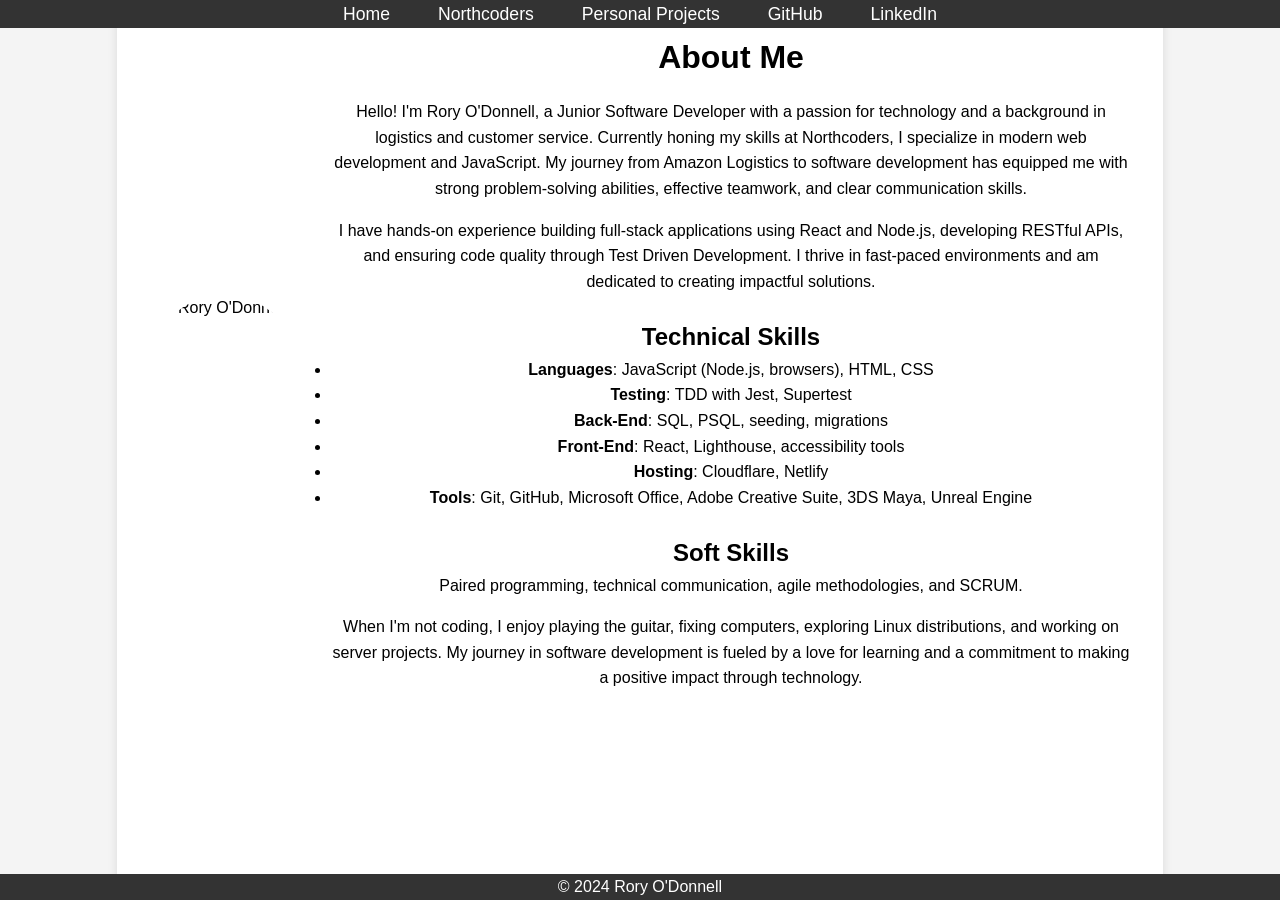
==== index.html @ c8ec9a9b "added northcoders page with tile cards" ====
<!DOCTYPE html>
<html lang="en">
<head>
    <meta charset="UTF-8">
    <meta name="viewport" content="width=device-width, initial-scale=1.0">
    <title>Home - Rory O'Donnell</title>
    <link rel="stylesheet" href="styles.css">
</head>
<body>
    <header>
        <nav class="navbar">
            <ul class="nav-list">
                <li><a href="index.html">Home</a></li>
                <li><a href="northcoders.html">Northcoders</a></li>
                <li><a href="projects.html">Personal Projects</a></li>
                <li><a href="https://github.com/odonnellrory" target="_blank">GitHub</a></li>
                <li><a href="https://www.linkedin.com/in/rory-o-donnell-504980184" target="_blank">LinkedIn</a></li>
            </ul>
        </nav>
    </header>

    <main>
        <section id="about-me">
            <img src="https://via.placeholder.com/150" alt="Rory O'Donnell">
            <div>
                <h1>About Me</h1>
                <p>Hello! I'm Rory O'Donnell, a Junior Software Developer with a passion for technology and a background in logistics and customer service. Currently honing my skills at Northcoders, I specialize in modern web development and JavaScript. My journey from Amazon Logistics to software development has equipped me with strong problem-solving abilities, effective teamwork, and clear communication skills.</p>
                <p>I have hands-on experience building full-stack applications using React and Node.js, developing RESTful APIs, and ensuring code quality through Test Driven Development. I thrive in fast-paced environments and am dedicated to creating impactful solutions.</p>
                <h3>Technical Skills</h3>
                <ul>
                    <li><strong>Languages</strong>: JavaScript (Node.js, browsers), HTML, CSS</li>
                    <li><strong>Testing</strong>: TDD with Jest, Supertest</li>
                    <li><strong>Back-End</strong>: SQL, PSQL, seeding, migrations</li>
                    <li><strong>Front-End</strong>: React, Lighthouse, accessibility tools</li>
                    <li><strong>Hosting</strong>: Cloudflare, Netlify</li>
                    <li><strong>Tools</strong>: Git, GitHub, Microsoft Office, Adobe Creative Suite, 3DS Maya, Unreal Engine</li>
                </ul>
                <h3>Soft Skills</h3>
                <p>Paired programming, technical communication, agile methodologies, and SCRUM.</p>
                <p>When I'm not coding, I enjoy playing the guitar, fixing computers, exploring Linux distributions, and working on server projects. My journey in software development is fueled by a love for learning and a commitment to making a positive impact through technology.</p>
            </div>
        </section>
    </main>

    <footer>
        <p>&copy; 2024 Rory O'Donnell</p>
    </footer>

    <script src="script.js"></script>
</body>
</html>
---- styles.css ----
* {
    margin: 0;
    padding: 0;
    box-sizing: border-box;
}

body {
    font-family: Arial, sans-serif;
    line-height: 1.6;
    background-color: #f4f4f4;
    display: flex;
    flex-direction: column;
    min-height: 100vh;
}

header {
    background-color: #333;
    position: fixed;
    top: 0;
    width: 100%;
    z-index: 1000;
}

.navbar {
    display: flex;
    justify-content: center;
    padding: 0rem;
}

.nav-list {
    list-style: none;
    display: flex;
    gap: 3rem;
}

.nav-list li a {
    color: white;
    text-decoration: none;
    font-size: 1.1rem;
    transition: color 0.3s;
}

.nav-list li a:hover {
    color: #ff6347; /* Tomato color */
}

main {
    flex: 1;
    padding-top: 70px; 
    max-width: 1200px;
    margin: 0 auto;
    padding: 2rem;
    background: white;
    box-shadow: 0 0 10px rgba(0, 0, 0, 0.1);
}
#about-me {
    display: flex;
    flex-direction: row;
    align-items: center;
    justify-content: center;
    text-align: center;
}

#about-me img {
    border-radius: 50%;
    margin-right: 2rem;
    width: 150px;
    height: 150px;
}

#about-me div {
    max-width: 800px;
}

#about-me h1 {
    font-size: 2rem;
    margin-bottom: 1rem;
    font-weight: bold;
    text-align: center;
}

#about-me p {
    margin-bottom: 1rem;
}

#about-me h3 {
    font-size: 1.5rem;
    margin-top: 1.5rem;
}

footer {
    text-align: center;
    padding: 0rem;
    background: #333;
    color: white;
    position: fixed;
    bottom: 0;
    width: 100%;
}

.project-card {
    background-color: #f9f9f9;
    padding: 1rem;
    margin-bottom: 1rem;
    border-radius: 5px;
    box-shadow: 0 2px 4px rgba(0, 0, 0, 0.1);
    transition: transform 0.3s ease, box-shadow 0.3s ease;
}

.project-card:hover {
    transform: scale(1.05);
    box-shadow: 0 8px 16px rgba(0, 0, 0, 0.2); 
}


.project-card p {
    margin-bottom: 10px;
}

.project-link {
    text-decoration: none; /* Remove underline from the link */
    color: #000; /* Set default text color for links */
}

.project-link:visited {
    color: #000000; /* Set text color for visited links */
}
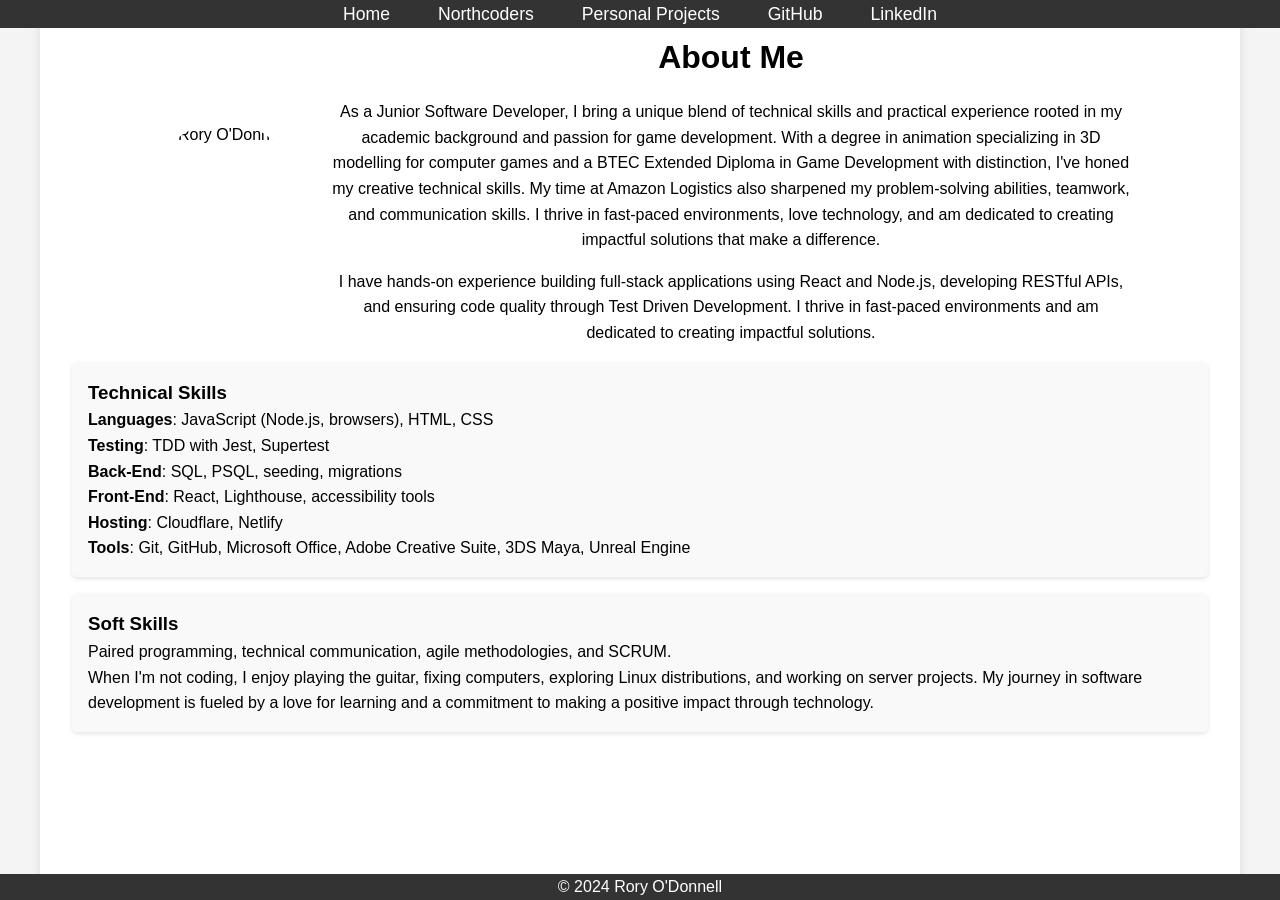
==== commit d0922fca: "updated Home page" ====
--- a/index.html
+++ b/index.html
@@ -1,40 +1,53 @@
 <!DOCTYPE html>
 <html lang="en">
-<head>
-    <meta charset="UTF-8">
-    <meta name="viewport" content="width=device-width, initial-scale=1.0">
-    <title>Home - Rory O'Donnell</title>
-    <link rel="stylesheet" href="styles.css">
-</head>
-<body>
-    <header>
-        <nav class="navbar">
-            <ul class="nav-list">
-                <li><a href="index.html">Home</a></li>
-                <li><a href="northcoders.html">Northcoders</a></li>
-                <li><a href="projects.html">Personal Projects</a></li>
-                <li><a href="https://github.com/odonnellrory" target="_blank">GitHub</a></li>
-                <li><a href="https://www.linkedin.com/in/rory-o-donnell-504980184" target="_blank">LinkedIn</a></li>
-            </ul>
+    <head>
+        <meta charset="UTF-8">
+        <meta name="viewport" content="width=device-width, initial-scale=1.0">
+        <title>Home - Rory O'Donnell</title>
+        <link rel="stylesheet" href="styles.css">
+    </head>
+    <body>
+        <header>
+            <nav class="navbar">
+                <ul class="nav-list">
+                    <li><a href="index.html">Home</a></li>
+                    <li><a href="northcoders.html">Northcoders</a></li>
+                    <li><a href="projects.html">Personal Projects</a></li>
+                    <li><a href="https://github.com/odonnellrory" target="_blank">GitHub</a></li>
+                    <li><a href="https://www.linkedin.com/in/rory-o-donnell-504980184" target="_blank">LinkedIn</a></li>
+                </ul>
         </nav>
     </header>
-
+    
     <main>
         <section id="about-me">
-            <img src="https://via.placeholder.com/150" alt="Rory O'Donnell">
+            <img src="https://avatars.githubusercontent.com/u/169919586?v=4" alt="Rory O'Donnell">
             <div>
                 <h1>About Me</h1>
-                <p>Hello! I'm Rory O'Donnell, a Junior Software Developer with a passion for technology and a background in logistics and customer service. Currently honing my skills at Northcoders, I specialize in modern web development and JavaScript. My journey from Amazon Logistics to software development has equipped me with strong problem-solving abilities, effective teamwork, and clear communication skills.</p>
-                <p>I have hands-on experience building full-stack applications using React and Node.js, developing RESTful APIs, and ensuring code quality through Test Driven Development. I thrive in fast-paced environments and am dedicated to creating impactful solutions.</p>
-                <h3>Technical Skills</h3>
-                <ul>
-                    <li><strong>Languages</strong>: JavaScript (Node.js, browsers), HTML, CSS</li>
-                    <li><strong>Testing</strong>: TDD with Jest, Supertest</li>
-                    <li><strong>Back-End</strong>: SQL, PSQL, seeding, migrations</li>
-                    <li><strong>Front-End</strong>: React, Lighthouse, accessibility tools</li>
-                    <li><strong>Hosting</strong>: Cloudflare, Netlify</li>
-                    <li><strong>Tools</strong>: Git, GitHub, Microsoft Office, Adobe Creative Suite, 3DS Maya, Unreal Engine</li>
-                </ul>
+                <p>As a Junior Software Developer, I bring a unique blend of technical skills and practical experience
+                    rooted in my academic background and passion for game development. With a degree in animation
+                    specializing in 3D modelling for computer games and a BTEC Extended Diploma in Game
+                    Development with distinction, I've honed my creative technical skills. My time at Amazon Logistics also
+                    sharpened my problem-solving abilities, teamwork, and communication skills. I thrive in fast-paced
+                    environments, love technology, and am dedicated to creating impactful solutions that make a difference.</p>
+                    <p>I have hands-on experience building full-stack applications using React and Node.js, 
+                        developing RESTful APIs, and ensuring code quality through Test Driven Development. 
+                        I thrive in fast-paced environments and am dedicated to creating impactful solutions.</p>
+                    </div>
+                    </section>
+
+                        <div class="about-card">
+                            <section id="skills">
+
+                            <h3>Technical Skills</h3>
+                            <p><strong>Languages</strong>: JavaScript (Node.js, browsers), HTML, CSS</p>
+                            <p><strong>Testing</strong>: TDD with Jest, Supertest</p>
+                            <p><strong>Back-End</strong>: SQL, PSQL, seeding, migrations</p>
+                    <p><strong>Front-End</strong>: React, Lighthouse, accessibility tools</p>
+                    <p><strong>Hosting</strong>: Cloudflare, Netlify</p>
+                    <p><strong>Tools</strong>: Git, GitHub, Microsoft Office, Adobe Creative Suite, 3DS Maya, Unreal Engine</li>
+                </div>
+                <div class="about-card">
                 <h3>Soft Skills</h3>
                 <p>Paired programming, technical communication, agile methodologies, and SCRUM.</p>
                 <p>When I'm not coding, I enjoy playing the guitar, fixing computers, exploring Linux distributions, and working on server projects. My journey in software development is fueled by a love for learning and a commitment to making a positive impact through technology.</p>
--- a/styles.css
+++ b/styles.css
@@ -125,3 +125,12 @@
 .project-link:visited {
     color: #000000; /* Set text color for visited links */
 }
+
+.about-card {
+    background-color: #f9f9f9;
+    padding: 1rem;
+    margin-bottom: 1rem;
+    border-radius: 5px;
+    box-shadow: 0 2px 4px rgba(0, 0, 0, 0.1);
+    transition: transform 0.3s ease, box-shadow 0.3s ease;
+}
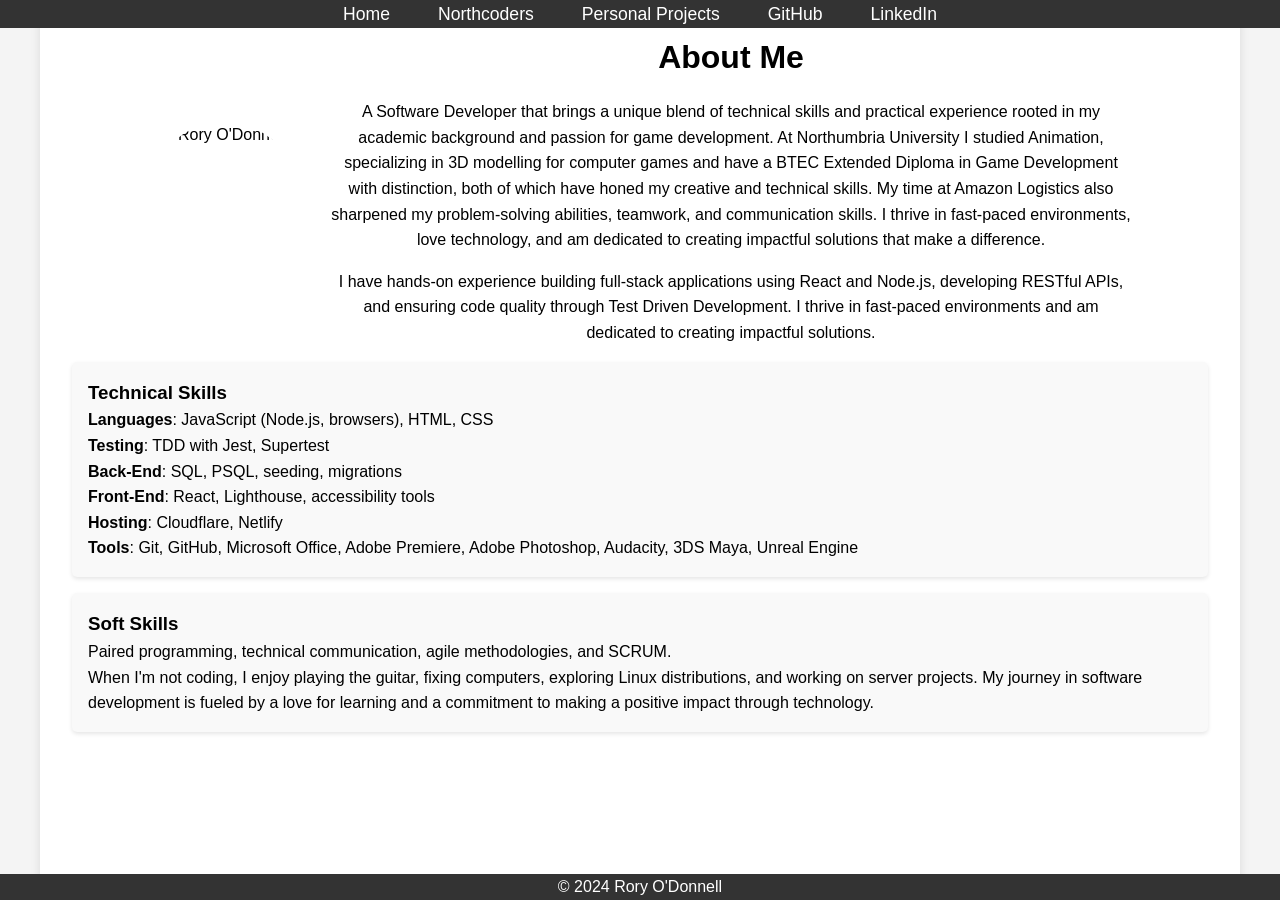
==== commit c618fbe7: "updated about me section" ====
--- a/index.html
+++ b/index.html
@@ -24,10 +24,10 @@
             <img src="https://avatars.githubusercontent.com/u/169919586?v=4" alt="Rory O'Donnell">
             <div>
                 <h1>About Me</h1>
-                <p>As a Junior Software Developer, I bring a unique blend of technical skills and practical experience
-                    rooted in my academic background and passion for game development. With a degree in animation
-                    specializing in 3D modelling for computer games and a BTEC Extended Diploma in Game
-                    Development with distinction, I've honed my creative technical skills. My time at Amazon Logistics also
+                <p> A Software Developer that brings a unique blend of technical skills and practical experience
+                    rooted in my academic background and passion for game development. At Northumbria University I studied Animation,
+                    specializing in 3D modelling for computer games and have a BTEC Extended Diploma in Game
+                    Development with distinction, both of which have honed my creative and technical skills. My time at Amazon Logistics also
                     sharpened my problem-solving abilities, teamwork, and communication skills. I thrive in fast-paced
                     environments, love technology, and am dedicated to creating impactful solutions that make a difference.</p>
                     <p>I have hands-on experience building full-stack applications using React and Node.js, 
@@ -45,7 +45,7 @@
                             <p><strong>Back-End</strong>: SQL, PSQL, seeding, migrations</p>
                     <p><strong>Front-End</strong>: React, Lighthouse, accessibility tools</p>
                     <p><strong>Hosting</strong>: Cloudflare, Netlify</p>
-                    <p><strong>Tools</strong>: Git, GitHub, Microsoft Office, Adobe Creative Suite, 3DS Maya, Unreal Engine</li>
+                    <p><strong>Tools</strong>: Git, GitHub, Microsoft Office, Adobe Premiere, Adobe Photoshop, Audacity, 3DS Maya, Unreal Engine</li>
                 </div>
                 <div class="about-card">
                 <h3>Soft Skills</h3>
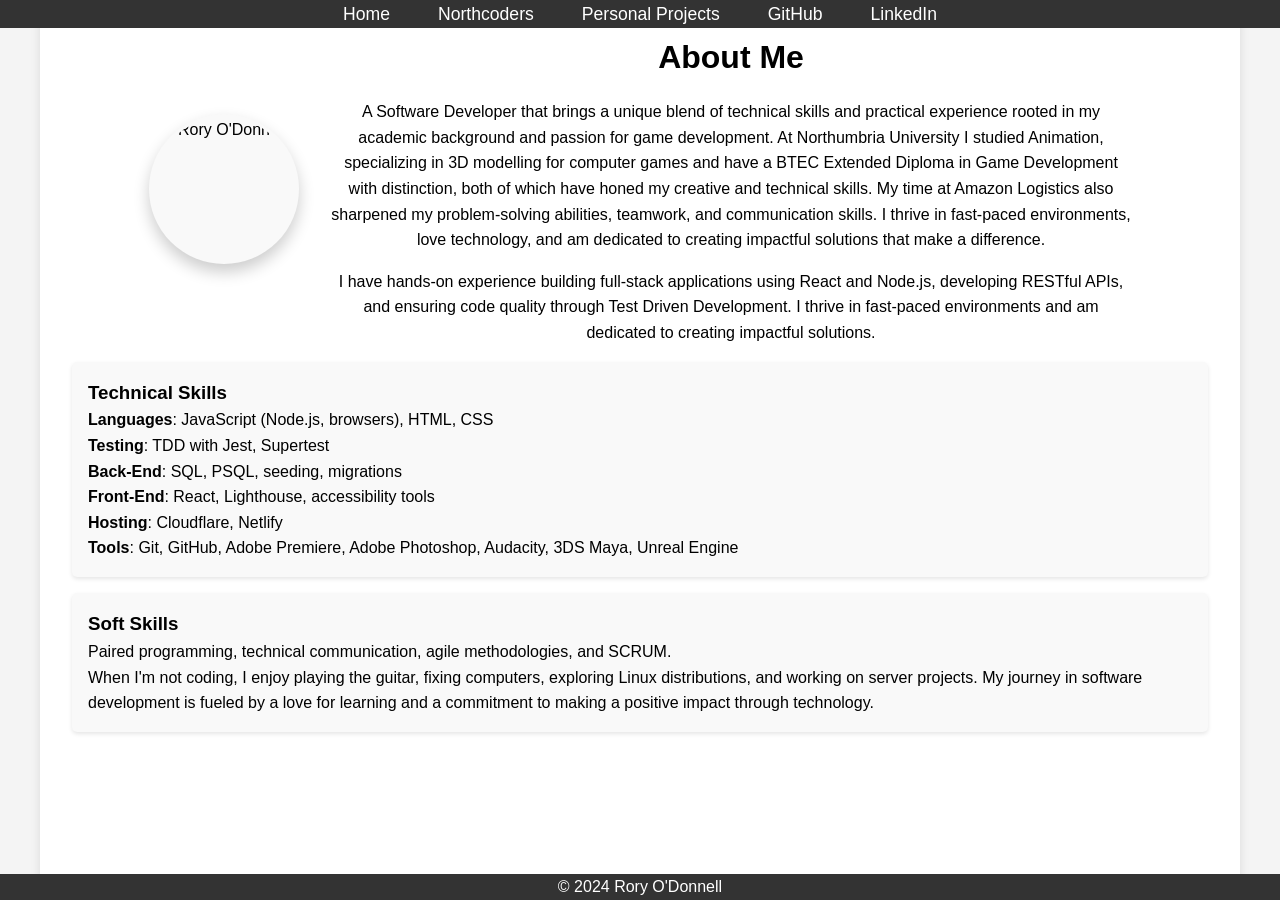
==== commit b3ae2b83: "added sorting function to northcoders page, scrapped scrolling projects" ====
--- a/index.html
+++ b/index.html
@@ -21,7 +21,7 @@
     
     <main>
         <section id="about-me">
-            <img src="https://avatars.githubusercontent.com/u/169919586?v=4" alt="Rory O'Donnell">
+            <img src="https://avatars.githubusercontent.com/u/169919586?v=4" alt="Rory O'Donnell" class="project-card">
             <div>
                 <h1>About Me</h1>
                 <p> A Software Developer that brings a unique blend of technical skills and practical experience
@@ -45,7 +45,7 @@
                             <p><strong>Back-End</strong>: SQL, PSQL, seeding, migrations</p>
                     <p><strong>Front-End</strong>: React, Lighthouse, accessibility tools</p>
                     <p><strong>Hosting</strong>: Cloudflare, Netlify</p>
-                    <p><strong>Tools</strong>: Git, GitHub, Microsoft Office, Adobe Premiere, Adobe Photoshop, Audacity, 3DS Maya, Unreal Engine</li>
+                    <p><strong>Tools</strong>: Git, GitHub, Adobe Premiere, Adobe Photoshop, Audacity, 3DS Maya, Unreal Engine</li>
                 </div>
                 <div class="about-card">
                 <h3>Soft Skills</h3>
--- a/styles.css
+++ b/styles.css
@@ -1,3 +1,4 @@
+/* Global */
 * {
     margin: 0;
     padding: 0;
@@ -13,6 +14,7 @@
     min-height: 100vh;
 }
 
+/* Header */
 header {
     background-color: #333;
     position: fixed;
@@ -41,18 +43,21 @@
 }
 
 .nav-list li a:hover {
-    color: #ff6347; /* Tomato color */
+    color: #ff6347; 
 }
 
+/* Main Content */
 main {
     flex: 1;
     padding-top: 70px; 
     max-width: 1200px;
     margin: 0 auto;
-    padding: 2rem;
+    padding: 2rem; 
     background: white;
     box-shadow: 0 0 10px rgba(0, 0, 0, 0.1);
 }
+
+/* About Me Section */
 #about-me {
     display: flex;
     flex-direction: row;
@@ -66,6 +71,9 @@
     margin-right: 2rem;
     width: 150px;
     height: 150px;
+    box-shadow: 0 8px 16px rgba(0, 0, 0, 0.2); 
+    background-color: #f9f9f9;
+    padding: 0.2rem;
 }
 
 #about-me div {
@@ -88,6 +96,7 @@
     margin-top: 1.5rem;
 }
 
+/* Footer */
 footer {
     text-align: center;
     padding: 0rem;
@@ -98,6 +107,7 @@
     width: 100%;
 }
 
+/* Project Cards */
 .project-card {
     background-color: #f9f9f9;
     padding: 1rem;
@@ -112,20 +122,21 @@
     box-shadow: 0 8px 16px rgba(0, 0, 0, 0.2); 
 }
 
-
 .project-card p {
     margin-bottom: 10px;
 }
 
+/* Links */
 .project-link {
-    text-decoration: none; /* Remove underline from the link */
-    color: #000; /* Set default text color for links */
+    text-decoration: none; 
+    color: #000;
 }
 
 .project-link:visited {
-    color: #000000; /* Set text color for visited links */
+    color: #000000; 
 }
 
+/* About Card */
 .about-card {
     background-color: #f9f9f9;
     padding: 1rem;
@@ -134,3 +145,22 @@
     box-shadow: 0 2px 4px rgba(0, 0, 0, 0.1);
     transition: transform 0.3s ease, box-shadow 0.3s ease;
 }
+.sort-buttons {
+    text-align: right;
+    margin-top: 25px;
+    padding: 5px;
+    background-color: #f9f9f9;
+}
+
+.sort-buttons select {
+    background-color: #363636;
+    color: white;
+    border: none;
+    padding: 5px 10px;
+    cursor: pointer;
+    transition: color 0.3s;
+}
+
+.sort-buttons select:hover {
+    color: #ff6347;
+}
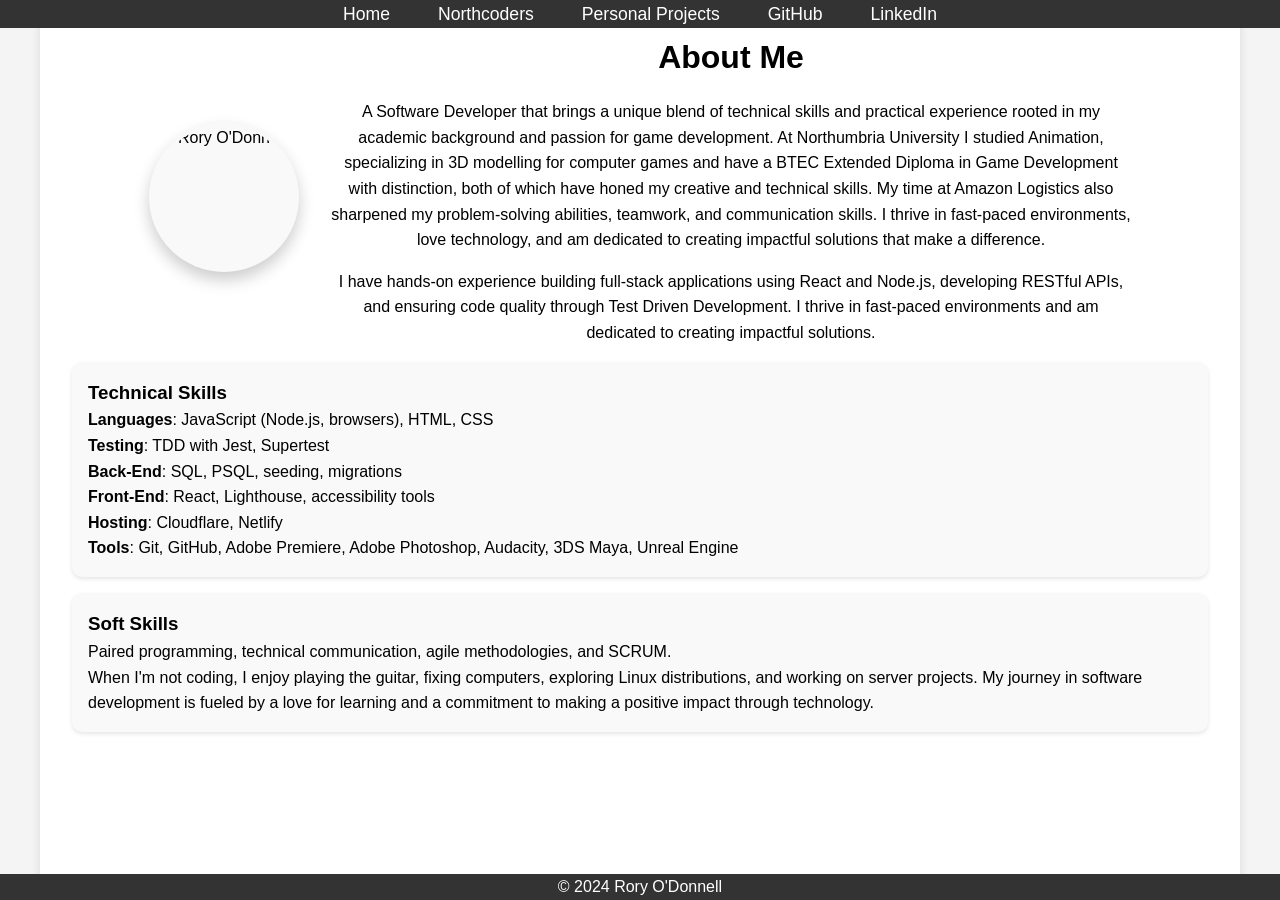
==== commit 5f0b2d33: "added videos and card templates to personal projects" ====
--- a/index.html
+++ b/index.html
@@ -21,7 +21,7 @@
     
     <main>
         <section id="about-me">
-            <img src="https://avatars.githubusercontent.com/u/169919586?v=4" alt="Rory O'Donnell" class="project-card">
+            <img src="https://avatars.githubusercontent.com/u/169919586?v=4" alt="Rory O'Donnell">
             <div>
                 <h1>About Me</h1>
                 <p> A Software Developer that brings a unique blend of technical skills and practical experience
--- a/styles.css
+++ b/styles.css
@@ -57,15 +57,7 @@
     box-shadow: 0 0 10px rgba(0, 0, 0, 0.1);
 }
 
-/* About Me Section */
-#about-me {
-    display: flex;
-    flex-direction: row;
-    align-items: center;
-    justify-content: center;
-    text-align: center;
-}
-
+/* GitHub Profile Picture */
 #about-me img {
     border-radius: 50%;
     margin-right: 2rem;
@@ -75,6 +67,16 @@
     background-color: #f9f9f9;
     padding: 0.2rem;
 }
+
+/* About Me Section */
+#about-me {
+    display: flex;
+    flex-direction: row;
+    align-items: center;
+    justify-content: center;
+    text-align: center;
+}
+
 
 #about-me div {
     max-width: 800px;
@@ -141,10 +143,14 @@
     background-color: #f9f9f9;
     padding: 1rem;
     margin-bottom: 1rem;
-    border-radius: 5px;
+    border-radius: 10px;
     box-shadow: 0 2px 4px rgba(0, 0, 0, 0.1);
     transition: transform 0.3s ease, box-shadow 0.3s ease;
 }
+
+
+
+/* Project Sort Buttons */
 .sort-buttons {
     text-align: right;
     margin-top: 25px;
@@ -164,3 +170,36 @@
 .sort-buttons select:hover {
     color: #ff6347;
 }
+
+
+
+/* Grid layout for project cards */
+.project-grid {
+    display: grid;
+    grid-template-columns: repeat(auto-fit, minmax(300px, 1fr));
+    gap: 20px;
+    padding: 20px;
+}
+
+.project-card {
+    background-color: #f9f9f9;
+    padding: 1rem;
+    border-radius: 5px;
+    box-shadow: 0 2px 4px rgba(0, 0, 0, 0.1);
+}
+
+/* Responsive video container */
+.video-container {
+    position: relative;
+    padding-bottom: 56.25%; /* 16:9 aspect ratio */
+    height: 0;
+    overflow: hidden;
+}
+
+.video-container iframe {
+    position: absolute;
+    top: 0;
+    left: 0;
+    width: 100%;
+    height: 100%;
+}
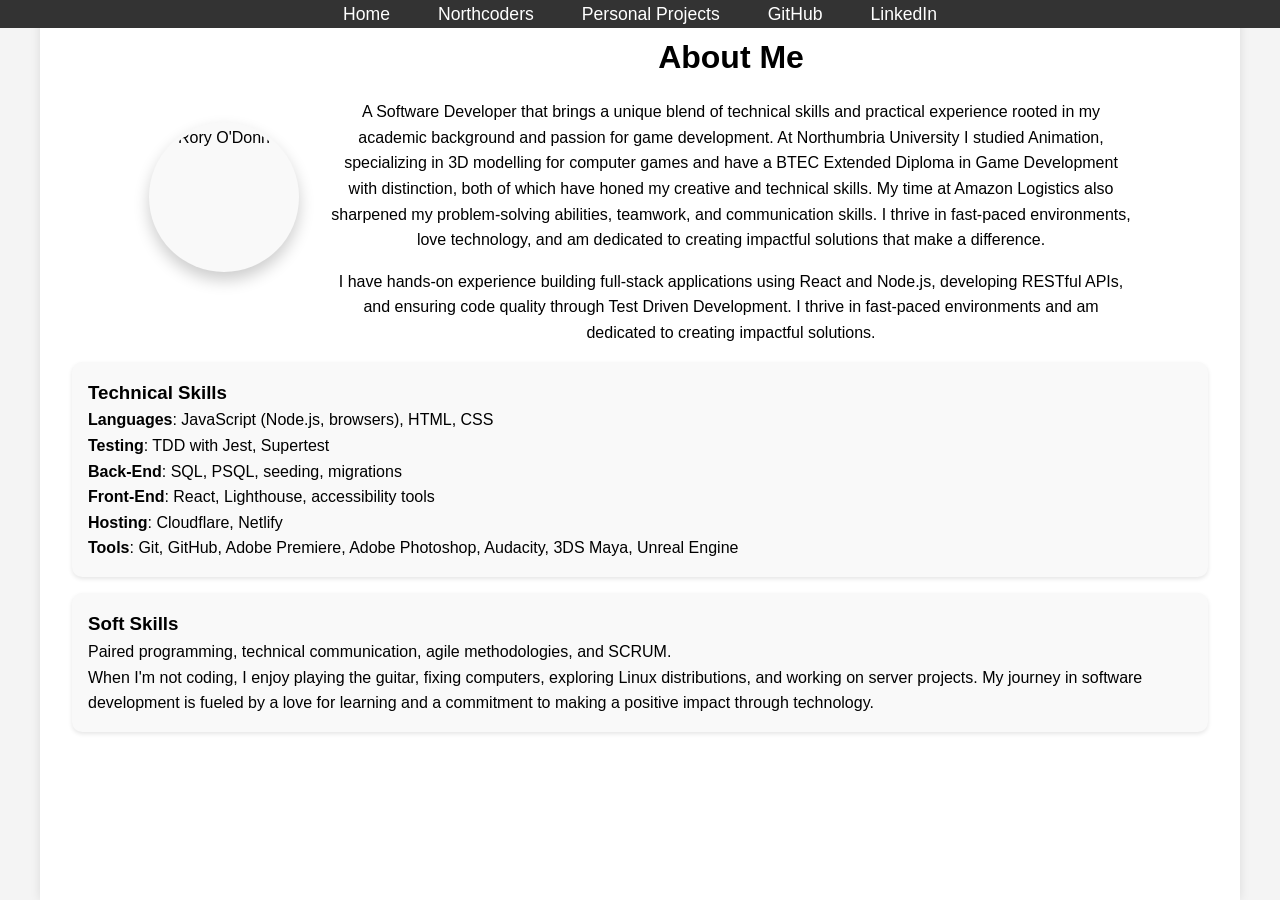
==== commit ca222e7f: "fixed personal projects page" ====
--- a/index.html
+++ b/index.html
@@ -1,64 +1,69 @@
 <!DOCTYPE html>
 <html lang="en">
-    <head>
-        <meta charset="UTF-8">
-        <meta name="viewport" content="width=device-width, initial-scale=1.0">
-        <title>Home - Rory O'Donnell</title>
-        <link rel="stylesheet" href="styles.css">
-    </head>
-    <body>
-        <header>
-            <nav class="navbar">
-                <ul class="nav-list">
-                    <li><a href="index.html">Home</a></li>
-                    <li><a href="northcoders.html">Northcoders</a></li>
-                    <li><a href="projects.html">Personal Projects</a></li>
-                    <li><a href="https://github.com/odonnellrory" target="_blank">GitHub</a></li>
-                    <li><a href="https://www.linkedin.com/in/rory-o-donnell-504980184" target="_blank">LinkedIn</a></li>
-                </ul>
+
+<head>
+    <meta charset="UTF-8">
+    <meta name="viewport" content="width=device-width, initial-scale=1.0">
+    <title>Home - Rory O'Donnell</title>
+    <link rel="stylesheet" href="styles.css">
+    <link href="https://fonts.googleapis.com/css2?family=Roboto:wght@400;500;700&display=swap" rel="stylesheet">
+</head>
+
+<body>
+    <header>
+        <nav class="navbar">
+            <ul class="nav-list">
+                <li><a href="index.html">Home</a></li>
+                <li><a href="northcoders.html">Northcoders</a></li>
+                <li><a href="projects.html">Personal Projects</a></li>
+                <li><a href="https://github.com/odonnellrory" target="_blank">GitHub</a></li>
+                <li><a href="https://www.linkedin.com/in/rory-o-donnell-504980184" target="_blank">LinkedIn</a></li>
+            </ul>
         </nav>
     </header>
-    
+
     <main>
         <section id="about-me">
             <img src="https://avatars.githubusercontent.com/u/169919586?v=4" alt="Rory O'Donnell">
             <div>
                 <h1>About Me</h1>
                 <p> A Software Developer that brings a unique blend of technical skills and practical experience
-                    rooted in my academic background and passion for game development. At Northumbria University I studied Animation,
+                    rooted in my academic background and passion for game development. At Northumbria University I
+                    studied Animation,
                     specializing in 3D modelling for computer games and have a BTEC Extended Diploma in Game
-                    Development with distinction, both of which have honed my creative and technical skills. My time at Amazon Logistics also
+                    Development with distinction, both of which have honed my creative and technical skills. My time at
+                    Amazon Logistics also
                     sharpened my problem-solving abilities, teamwork, and communication skills. I thrive in fast-paced
-                    environments, love technology, and am dedicated to creating impactful solutions that make a difference.</p>
-                    <p>I have hands-on experience building full-stack applications using React and Node.js, 
-                        developing RESTful APIs, and ensuring code quality through Test Driven Development. 
-                        I thrive in fast-paced environments and am dedicated to creating impactful solutions.</p>
-                    </div>
-                    </section>
-
-                        <div class="about-card">
-                            <section id="skills">
-
-                            <h3>Technical Skills</h3>
-                            <p><strong>Languages</strong>: JavaScript (Node.js, browsers), HTML, CSS</p>
-                            <p><strong>Testing</strong>: TDD with Jest, Supertest</p>
-                            <p><strong>Back-End</strong>: SQL, PSQL, seeding, migrations</p>
-                    <p><strong>Front-End</strong>: React, Lighthouse, accessibility tools</p>
-                    <p><strong>Hosting</strong>: Cloudflare, Netlify</p>
-                    <p><strong>Tools</strong>: Git, GitHub, Adobe Premiere, Adobe Photoshop, Audacity, 3DS Maya, Unreal Engine</li>
-                </div>
-                <div class="about-card">
-                <h3>Soft Skills</h3>
-                <p>Paired programming, technical communication, agile methodologies, and SCRUM.</p>
-                <p>When I'm not coding, I enjoy playing the guitar, fixing computers, exploring Linux distributions, and working on server projects. My journey in software development is fueled by a love for learning and a commitment to making a positive impact through technology.</p>
+                    environments, love technology, and am dedicated to creating impactful solutions that make a
+                    difference.</p>
+                <p>I have hands-on experience building full-stack applications using React and Node.js,
+                    developing RESTful APIs, and ensuring code quality through Test Driven Development.
+                    I thrive in fast-paced environments and am dedicated to creating impactful solutions.</p>
             </div>
         </section>
+
+        <div class="about-card">
+            <section id="skills">
+
+                <h3>Technical Skills</h3>
+                <p><strong>Languages</strong>: JavaScript (Node.js, browsers), HTML, CSS</p>
+                <p><strong>Testing</strong>: TDD with Jest, Supertest</p>
+                <p><strong>Back-End</strong>: SQL, PSQL, seeding, migrations</p>
+                <p><strong>Front-End</strong>: React, Lighthouse, accessibility tools</p>
+                <p><strong>Hosting</strong>: Cloudflare, Netlify</p>
+                <p><strong>Tools</strong>: Git, GitHub, Adobe Premiere, Adobe Photoshop, Audacity, 3DS Maya, Unreal
+                    Engine</li>
+        </div>
+        <div class="about-card">
+            <h3>Soft Skills</h3>
+            <p>Paired programming, technical communication, agile methodologies, and SCRUM.</p>
+            <p>When I'm not coding, I enjoy playing the guitar, fixing computers, exploring Linux distributions, and
+                working on server projects. My journey in software development is fueled by a love for learning and a
+                commitment to making a positive impact through technology.</p>
+        </div>
+        </section>
     </main>
-
-    <footer>
-        <p>&copy; 2024 Rory O'Donnell</p>
-    </footer>
-
     <script src="script.js"></script>
 </body>
-</html>
+
+</html>
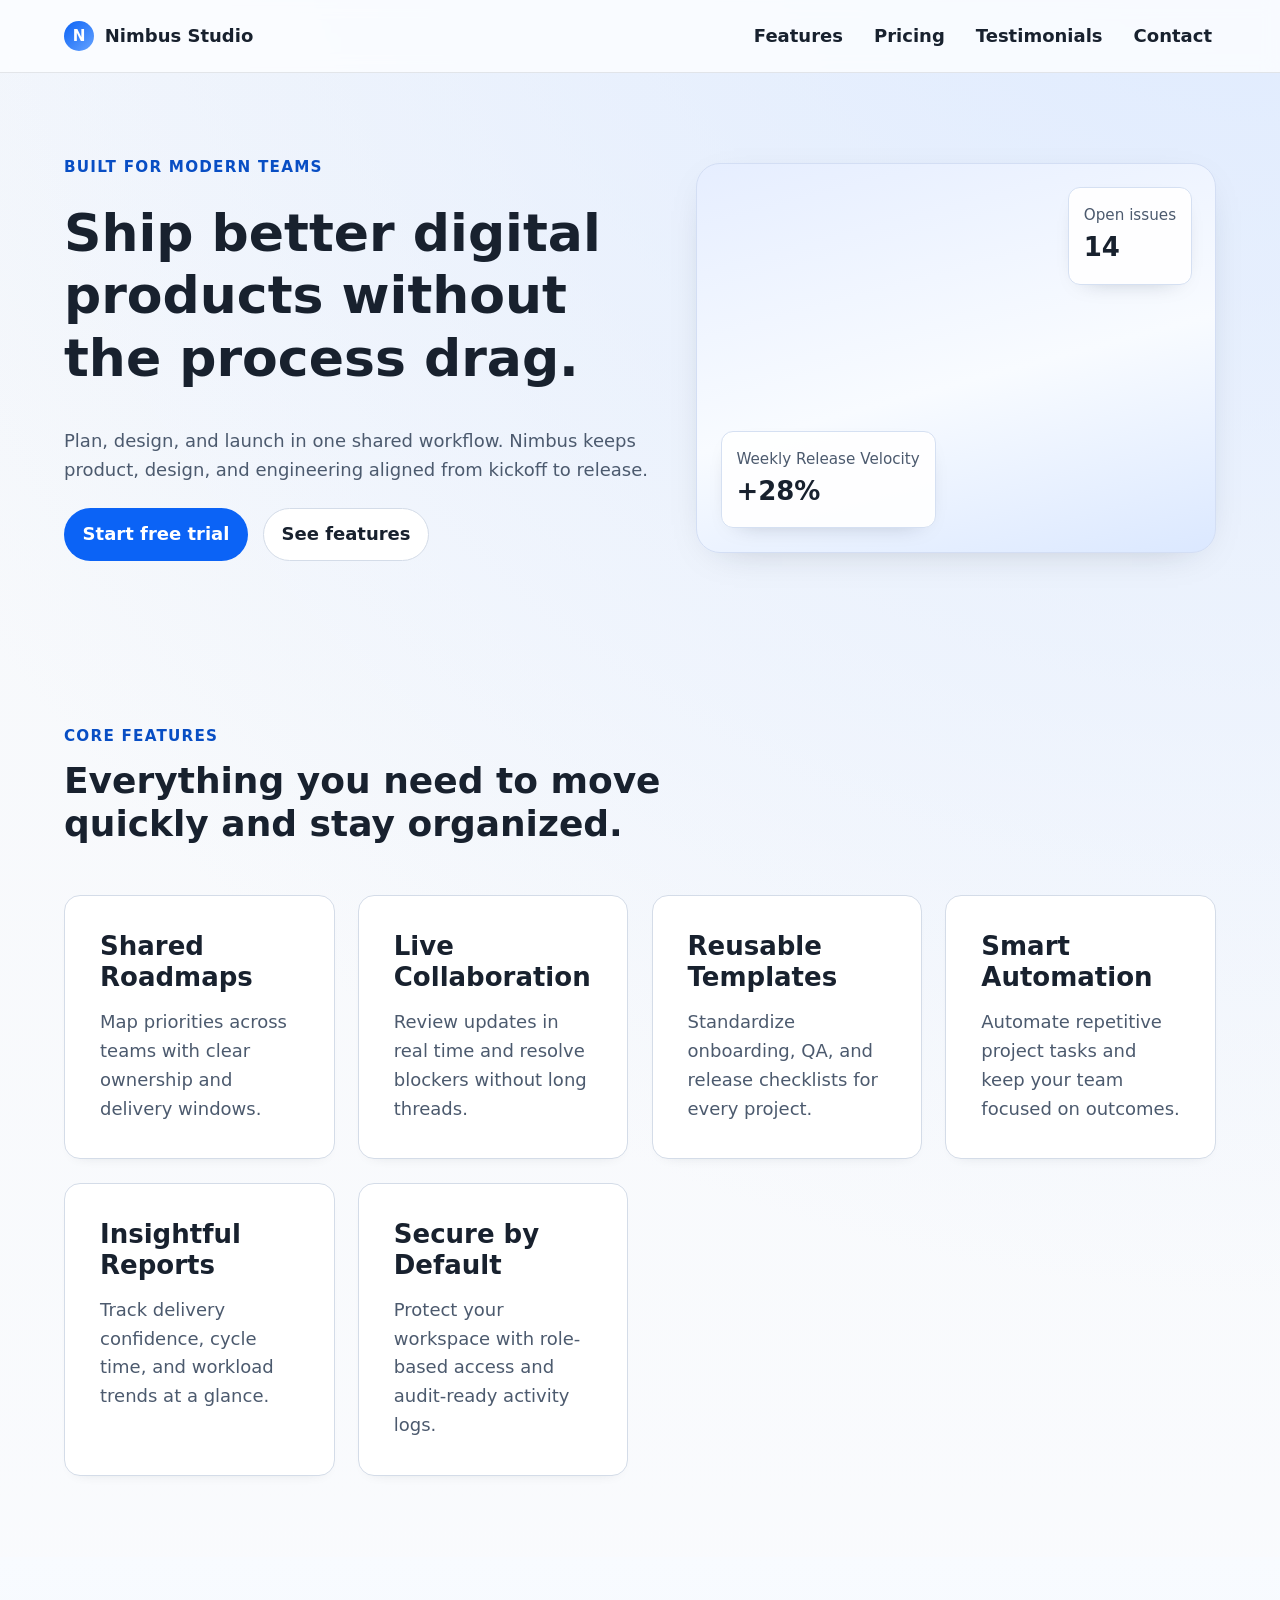
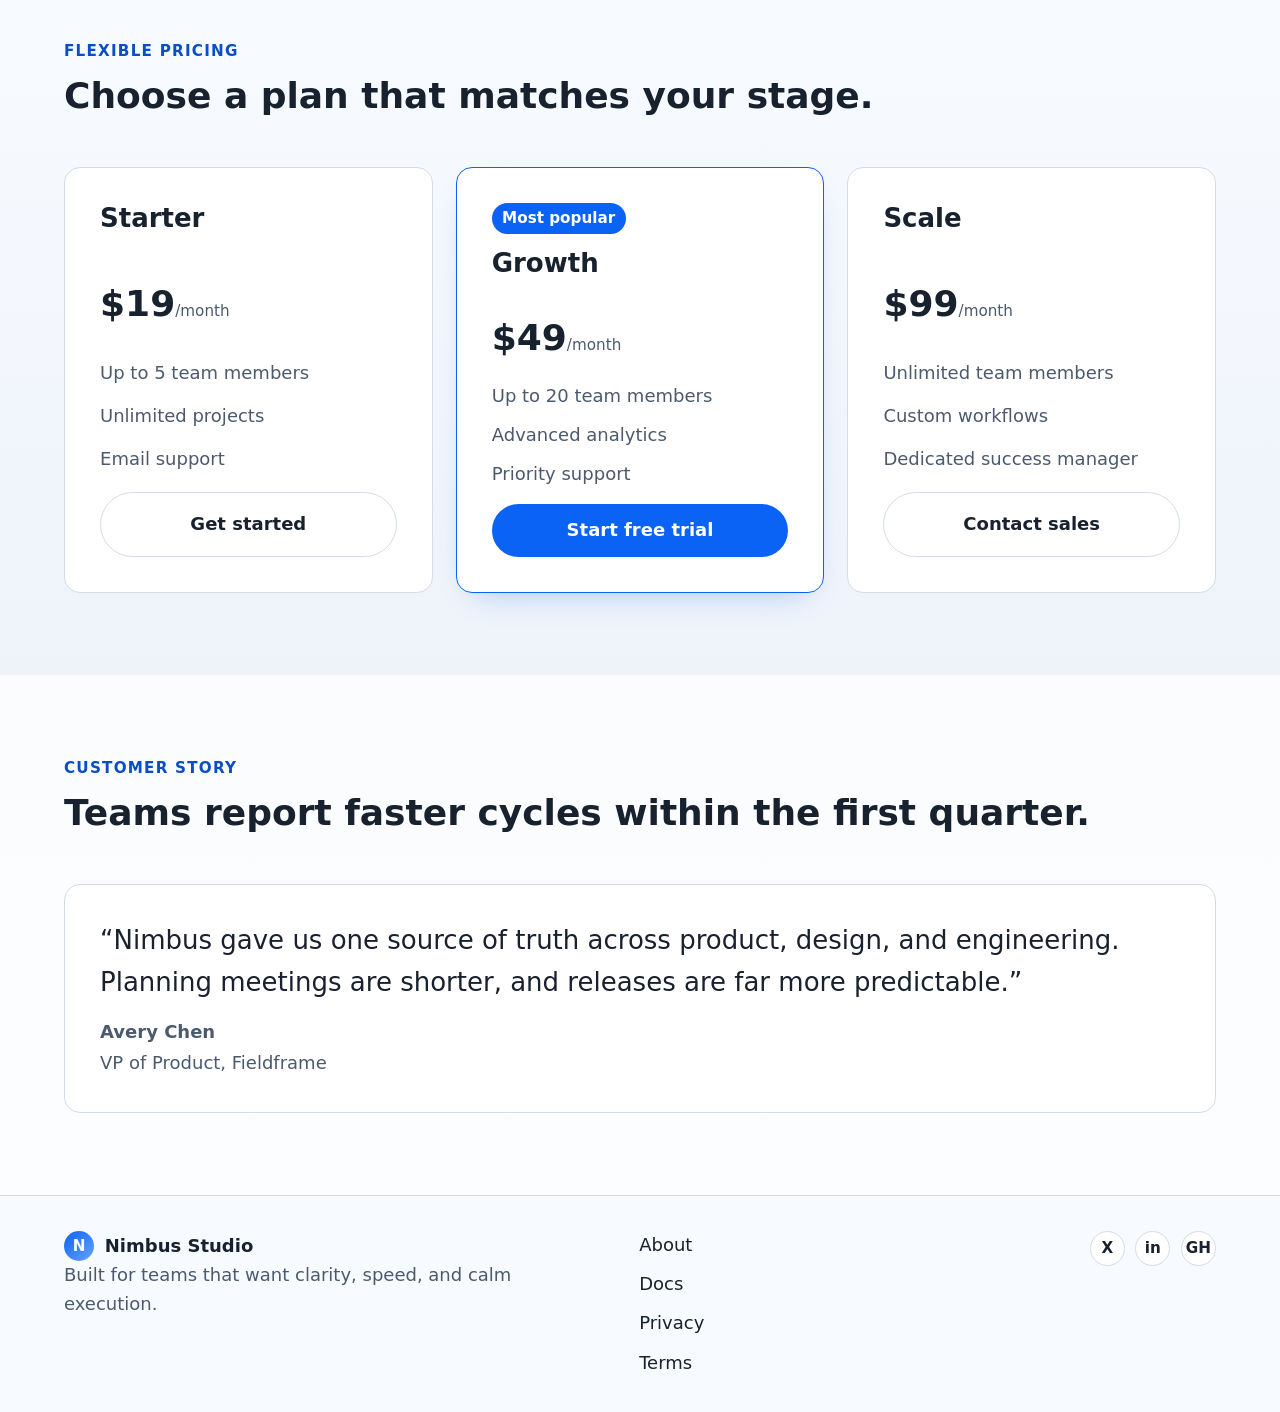
==== commit ffb02126: "dynamic scaling for mobile devices" ====
--- a/index.html
+++ b/index.html
@@ -1,69 +1,205 @@
-<!DOCTYPE html>
+<!doctype html>
 <html lang="en">
-
-<head>
-    <meta charset="UTF-8">
-    <meta name="viewport" content="width=device-width, initial-scale=1.0">
-    <title>Home - Rory O'Donnell</title>
-    <link rel="stylesheet" href="styles.css">
-    <link href="https://fonts.googleapis.com/css2?family=Roboto:wght@400;500;700&display=swap" rel="stylesheet">
-</head>
-
-<body>
-    <header>
-        <nav class="navbar">
-            <ul class="nav-list">
-                <li><a href="index.html">Home</a></li>
-                <li><a href="northcoders.html">Northcoders</a></li>
-                <li><a href="projects.html">Personal Projects</a></li>
-                <li><a href="https://github.com/odonnellrory" target="_blank">GitHub</a></li>
-                <li><a href="https://www.linkedin.com/in/rory-o-donnell-504980184" target="_blank">LinkedIn</a></li>
-            </ul>
+  <head>
+    <meta charset="UTF-8" />
+    <meta name="viewport" content="width=device-width, initial-scale=1" />
+    <title>Nimbus Studio | Responsive Product Landing</title>
+    <meta
+      name="description"
+      content="Nimbus Studio helps teams ship high-quality digital products faster with a modern, scalable workflow."
+    />
+    <link rel="stylesheet" href="styles.css" />
+  </head>
+  <body>
+    <a class="skip-link" href="#main-content">Skip to content</a>
+
+    <header class="site-header">
+      <div class="container header-inner">
+        <a class="brand" href="#" aria-label="Nimbus Studio home">
+          <span class="brand-mark" aria-hidden="true">N</span>
+          <span class="brand-text">Nimbus Studio</span>
+        </a>
+
+        <button
+          class="nav-toggle"
+          type="button"
+          aria-expanded="false"
+          aria-controls="site-nav"
+          aria-label="Open menu"
+        >
+          <span class="nav-toggle-bar" aria-hidden="true"></span>
+          <span class="nav-toggle-bar" aria-hidden="true"></span>
+          <span class="nav-toggle-bar" aria-hidden="true"></span>
+        </button>
+
+        <nav id="site-nav" class="site-nav" aria-label="Primary">
+          <ul>
+            <li><a href="#features">Features</a></li>
+            <li><a href="#pricing">Pricing</a></li>
+            <li><a href="#testimonials">Testimonials</a></li>
+            <li><a href="#contact">Contact</a></li>
+          </ul>
         </nav>
+      </div>
     </header>
 
-    <main>
-        <section id="about-me">
-            <img src="https://avatars.githubusercontent.com/u/169919586?v=4" alt="Rory O'Donnell">
-            <div>
-                <h1>About Me</h1>
-                <p> A Software Developer that brings a unique blend of technical skills and practical experience
-                    rooted in my academic background and passion for game development. At Northumbria University I
-                    studied Animation,
-                    specializing in 3D modelling for computer games and have a BTEC Extended Diploma in Game
-                    Development with distinction, both of which have honed my creative and technical skills. My time at
-                    Amazon Logistics also
-                    sharpened my problem-solving abilities, teamwork, and communication skills. I thrive in fast-paced
-                    environments, love technology, and am dedicated to creating impactful solutions that make a
-                    difference.</p>
-                <p>I have hands-on experience building full-stack applications using React and Node.js,
-                    developing RESTful APIs, and ensuring code quality through Test Driven Development.
-                    I thrive in fast-paced environments and am dedicated to creating impactful solutions.</p>
+    <main id="main-content">
+      <section class="hero section">
+        <div class="container hero-grid">
+          <div class="hero-copy">
+            <p class="eyebrow">Built for modern teams</p>
+            <h1>Ship better digital products without the process drag.</h1>
+            <p class="lead">
+              Plan, design, and launch in one shared workflow. Nimbus keeps product,
+              design, and engineering aligned from kickoff to release.
+            </p>
+            <div class="hero-actions">
+              <a class="btn btn-primary" href="#pricing">Start free trial</a>
+              <a class="btn btn-ghost" href="#features">See features</a>
             </div>
-        </section>
-
-        <div class="about-card">
-            <section id="skills">
-
-                <h3>Technical Skills</h3>
-                <p><strong>Languages</strong>: JavaScript (Node.js, browsers), HTML, CSS</p>
-                <p><strong>Testing</strong>: TDD with Jest, Supertest</p>
-                <p><strong>Back-End</strong>: SQL, PSQL, seeding, migrations</p>
-                <p><strong>Front-End</strong>: React, Lighthouse, accessibility tools</p>
-                <p><strong>Hosting</strong>: Cloudflare, Netlify</p>
-                <p><strong>Tools</strong>: Git, GitHub, Adobe Premiere, Adobe Photoshop, Audacity, 3DS Maya, Unreal
-                    Engine</li>
-        </div>
-        <div class="about-card">
-            <h3>Soft Skills</h3>
-            <p>Paired programming, technical communication, agile methodologies, and SCRUM.</p>
-            <p>When I'm not coding, I enjoy playing the guitar, fixing computers, exploring Linux distributions, and
-                working on server projects. My journey in software development is fueled by a love for learning and a
-                commitment to making a positive impact through technology.</p>
-        </div>
-        </section>
+          </div>
+          <div class="hero-media" role="img" aria-label="Abstract dashboard preview">
+            <div class="hero-card card-large">
+              <p>Weekly Release Velocity</p>
+              <strong>+28%</strong>
+            </div>
+            <div class="hero-card card-small">
+              <p>Open issues</p>
+              <strong>14</strong>
+            </div>
+          </div>
+        </div>
+      </section>
+
+      <section id="features" class="section">
+        <div class="container">
+          <div class="section-head">
+            <p class="eyebrow">Core features</p>
+            <h2>Everything you need to move quickly and stay organized.</h2>
+          </div>
+
+          <div class="feature-grid">
+            <article class="feature-card">
+              <h3>Shared Roadmaps</h3>
+              <p>Map priorities across teams with clear ownership and delivery windows.</p>
+            </article>
+            <article class="feature-card">
+              <h3>Live Collaboration</h3>
+              <p>Review updates in real time and resolve blockers without long threads.</p>
+            </article>
+            <article class="feature-card">
+              <h3>Reusable Templates</h3>
+              <p>Standardize onboarding, QA, and release checklists for every project.</p>
+            </article>
+            <article class="feature-card">
+              <h3>Smart Automation</h3>
+              <p>Automate repetitive project tasks and keep your team focused on outcomes.</p>
+            </article>
+            <article class="feature-card">
+              <h3>Insightful Reports</h3>
+              <p>Track delivery confidence, cycle time, and workload trends at a glance.</p>
+            </article>
+            <article class="feature-card">
+              <h3>Secure by Default</h3>
+              <p>Protect your workspace with role-based access and audit-ready activity logs.</p>
+            </article>
+          </div>
+        </div>
+      </section>
+
+      <section id="pricing" class="section alt">
+        <div class="container">
+          <div class="section-head">
+            <p class="eyebrow">Flexible pricing</p>
+            <h2>Choose a plan that matches your stage.</h2>
+          </div>
+
+          <div class="pricing-grid">
+            <article class="pricing-card">
+              <h3>Starter</h3>
+              <p class="price">$19<span>/month</span></p>
+              <ul>
+                <li>Up to 5 team members</li>
+                <li>Unlimited projects</li>
+                <li>Email support</li>
+              </ul>
+              <a class="btn btn-ghost" href="#">Get started</a>
+            </article>
+
+            <article class="pricing-card featured">
+              <p class="badge">Most popular</p>
+              <h3>Growth</h3>
+              <p class="price">$49<span>/month</span></p>
+              <ul>
+                <li>Up to 20 team members</li>
+                <li>Advanced analytics</li>
+                <li>Priority support</li>
+              </ul>
+              <a class="btn btn-primary" href="#">Start free trial</a>
+            </article>
+
+            <article class="pricing-card">
+              <h3>Scale</h3>
+              <p class="price">$99<span>/month</span></p>
+              <ul>
+                <li>Unlimited team members</li>
+                <li>Custom workflows</li>
+                <li>Dedicated success manager</li>
+              </ul>
+              <a class="btn btn-ghost" href="#">Contact sales</a>
+            </article>
+          </div>
+        </div>
+      </section>
+
+      <section id="testimonials" class="section">
+        <div class="container">
+          <div class="section-head">
+            <p class="eyebrow">Customer story</p>
+            <h2>Teams report faster cycles within the first quarter.</h2>
+          </div>
+
+          <figure class="testimonial-card">
+            <blockquote>
+              “Nimbus gave us one source of truth across product, design, and engineering.
+              Planning meetings are shorter, and releases are far more predictable.”
+            </blockquote>
+            <figcaption>
+              <strong>Avery Chen</strong>
+              <span>VP of Product, Fieldframe</span>
+            </figcaption>
+          </figure>
+        </div>
+      </section>
     </main>
-    <script src="script.js"></script>
-</body>
-
-</html>+
+    <footer id="contact" class="site-footer">
+      <div class="container footer-grid">
+        <div>
+          <a class="brand" href="#">
+            <span class="brand-mark" aria-hidden="true">N</span>
+            <span class="brand-text">Nimbus Studio</span>
+          </a>
+          <p>Built for teams that want clarity, speed, and calm execution.</p>
+        </div>
+
+        <nav aria-label="Footer">
+          <ul class="footer-links">
+            <li><a href="#">About</a></li>
+            <li><a href="#">Docs</a></li>
+            <li><a href="#">Privacy</a></li>
+            <li><a href="#">Terms</a></li>
+          </ul>
+        </nav>
+
+        <ul class="social-links" aria-label="Social links">
+          <li><a href="#" aria-label="X profile">X</a></li>
+          <li><a href="#" aria-label="LinkedIn profile">in</a></li>
+          <li><a href="#" aria-label="GitHub profile">GH</a></li>
+        </ul>
+      </div>
+    </footer>
+
+    <script src="main.js"></script>
+  </body>
+</html>
--- a/styles.css
+++ b/styles.css
@@ -1,205 +1,530 @@
-/* Global */
-* {
-    margin: 0;
+/*
+  Design tokens for easy brand/theme swaps.
+  Spacing and type are fluid via rem + clamp so the UI scales smoothly.
+*/
+:root {
+  --bg: #f6f8fb;
+  --surface: #ffffff;
+  --surface-alt: #eef3fa;
+  --text: #18212e;
+  --muted: #4c5a6e;
+  --primary: #0b63f6;
+  --primary-strong: #084ec4;
+  --line: #d4dce8;
+  --focus: #f59e0b;
+  --radius: 1rem;
+  --radius-sm: 0.75rem;
+  --shadow: 0 0.625rem 2.5rem -1.5rem rgb(24 33 46 / 35%);
+
+  --space-2xs: clamp(0.25rem, 0.2rem + 0.2vw, 0.5rem);
+  --space-xs: clamp(0.5rem, 0.45rem + 0.25vw, 0.75rem);
+  --space-sm: clamp(0.75rem, 0.65rem + 0.35vw, 1rem);
+  --space-md: clamp(1rem, 0.8rem + 0.8vw, 1.5rem);
+  --space-lg: clamp(1.5rem, 1.15rem + 1.3vw, 2.5rem);
+  --space-xl: clamp(2rem, 1.6rem + 2vw, 3.5rem);
+  --space-2xl: clamp(3rem, 2.2rem + 3vw, 5rem);
+
+  --step--1: clamp(0.875rem, 0.84rem + 0.2vw, 0.95rem);
+  --step-0: clamp(1rem, 0.96rem + 0.3vw, 1.125rem);
+  --step-1: clamp(1.25rem, 1.1rem + 0.8vw, 1.625rem);
+  --step-2: clamp(1.55rem, 1.25rem + 1.5vw, 2.25rem);
+  --step-3: clamp(2rem, 1.55rem + 2.2vw, 3.25rem);
+}
+
+*,
+*::before,
+*::after {
+  box-sizing: border-box;
+}
+
+html {
+  scroll-behavior: smooth;
+}
+
+body {
+  margin: 0;
+  min-height: 100vh;
+  font-family:
+    system-ui,
+    -apple-system,
+    "Segoe UI",
+    Roboto,
+    "Helvetica Neue",
+    Arial,
+    "Noto Sans",
+    sans-serif;
+  font-size: var(--step-0);
+  line-height: 1.6;
+  color: var(--text);
+  background:
+    radial-gradient(circle at 100% -10%, #dce9ff 0%, transparent 45%),
+    linear-gradient(180deg, var(--bg) 0%, #fcfdff 100%);
+  text-rendering: optimizeLegibility;
+}
+
+img,
+svg,
+video {
+  max-width: 100%;
+  height: auto;
+}
+
+a {
+  color: inherit;
+  text-decoration: none;
+}
+
+/* Strong visible focus for keyboard users */
+a:focus-visible,
+button:focus-visible {
+  outline: 0.1875rem solid var(--focus);
+  outline-offset: 0.125rem;
+}
+
+.skip-link {
+  position: absolute;
+  left: var(--space-sm);
+  top: -6.25rem;
+  background: var(--primary);
+  color: #fff;
+  padding: var(--space-xs) var(--space-sm);
+  border-radius: var(--radius-sm);
+  z-index: 20;
+}
+
+.skip-link:focus {
+  top: var(--space-sm);
+}
+
+.container {
+  width: min(72rem, 100% - (2 * var(--space-md)));
+  margin-inline: auto;
+}
+
+.section {
+  padding-block: var(--space-2xl);
+}
+
+.alt {
+  background: linear-gradient(180deg, #f8fbff 0%, var(--surface-alt) 100%);
+}
+
+.eyebrow {
+  margin: 0;
+  color: var(--primary-strong);
+  font-size: var(--step--1);
+  text-transform: uppercase;
+  letter-spacing: 0.08em;
+  font-weight: 700;
+}
+
+h1,
+h2,
+h3 {
+  margin: 0 0 var(--space-sm);
+  line-height: 1.2;
+  text-wrap: balance;
+}
+
+h1 {
+  font-size: var(--step-3);
+}
+
+h2 {
+  font-size: var(--step-2);
+}
+
+h3 {
+  font-size: var(--step-1);
+}
+
+p {
+  margin: 0;
+  color: var(--muted);
+}
+
+.site-header {
+  position: sticky;
+  top: 0;
+  z-index: 10;
+  border-bottom: 0.0625rem solid rgb(24 33 46 / 10%);
+  backdrop-filter: blur(0.5rem);
+  background-color: rgb(252 253 255 / 85%);
+}
+
+.header-inner {
+  display: flex;
+  align-items: center;
+  justify-content: space-between;
+  min-height: clamp(3.75rem, 3.4rem + 1.4vw, 4.5rem);
+  gap: var(--space-sm);
+}
+
+.brand {
+  display: inline-flex;
+  align-items: center;
+  gap: var(--space-xs);
+  font-weight: 700;
+}
+
+.brand-mark {
+  display: inline-grid;
+  place-items: center;
+  inline-size: 1.9rem;
+  block-size: 1.9rem;
+  border-radius: 50%;
+  background: linear-gradient(135deg, var(--primary) 0%, #66a3ff 100%);
+  color: #fff;
+  font-size: 0.95rem;
+}
+
+.site-nav ul {
+  margin: 0;
+  padding: 0;
+  list-style: none;
+}
+
+.site-nav a {
+  color: var(--text);
+  font-weight: 600;
+}
+
+.nav-toggle {
+  border: 0.0625rem solid var(--line);
+  background: var(--surface);
+  border-radius: 0.625rem;
+  padding: 0.5rem;
+  display: inline-grid;
+  gap: 0.25rem;
+  cursor: pointer;
+}
+
+.nav-toggle-bar {
+  inline-size: 1.25rem;
+  block-size: 0.125rem;
+  background: var(--text);
+}
+
+/* Mobile-first menu: collapsed by default, opened with JS via [data-open] */
+.site-nav {
+  position: absolute;
+  left: 0;
+  right: 0;
+  top: 100%;
+  background: var(--surface);
+  border-bottom: 0.0625rem solid var(--line);
+  transform-origin: top;
+  transform: scaleY(0);
+  opacity: 0;
+  pointer-events: none;
+  transition: transform 220ms ease, opacity 220ms ease;
+}
+
+.site-nav[data-open="true"] {
+  transform: scaleY(1);
+  opacity: 1;
+  pointer-events: auto;
+}
+
+.site-nav ul {
+  display: grid;
+  gap: 0.5rem;
+  padding: var(--space-sm) var(--space-md) var(--space-md);
+}
+
+.site-nav a {
+  display: block;
+  padding: 0.5rem 0.25rem;
+}
+
+.hero-grid {
+  display: grid;
+  gap: var(--space-lg);
+  align-items: center;
+}
+
+.lead {
+  max-inline-size: 62ch;
+}
+
+.hero-copy {
+  display: grid;
+  gap: var(--space-md);
+}
+
+.hero-actions {
+  display: flex;
+  flex-wrap: wrap;
+  gap: var(--space-sm);
+}
+
+.btn {
+  display: inline-flex;
+  justify-content: center;
+  align-items: center;
+  min-inline-size: 10ch;
+  padding: 0.7rem 1.1rem;
+  border-radius: 999rem;
+  border: 0.0625rem solid transparent;
+  font-weight: 700;
+  transition: background-color 180ms ease, color 180ms ease, border-color 180ms ease;
+}
+
+.btn-primary {
+  background: var(--primary);
+  color: #fff;
+}
+
+.btn-primary:hover {
+  background: var(--primary-strong);
+}
+
+.btn-ghost {
+  background: #fff;
+  border-color: var(--line);
+}
+
+.btn-ghost:hover {
+  background: #f4f7fc;
+}
+
+/* Fixed aspect-ratio reserves media space, preventing layout shift */
+.hero-media {
+  position: relative;
+  border-radius: clamp(1rem, 0.8rem + 1vw, 1.5rem);
+  background:
+    linear-gradient(165deg, #e6eeff 0%, #f8fbff 55%, #dbe8ff 100%),
+    radial-gradient(circle at 10% 20%, #fff 0%, transparent 40%);
+  border: 0.0625rem solid #d3def4;
+  box-shadow: var(--shadow);
+  aspect-ratio: 4 / 3;
+  overflow: clip;
+  padding: var(--space-md);
+}
+
+.hero-card {
+  position: absolute;
+  background: rgb(255 255 255 / 92%);
+  border: 0.0625rem solid #d5e0f2;
+  border-radius: var(--radius-sm);
+  padding: var(--space-sm);
+  box-shadow: 0 0.5rem 1.6rem -1.1rem rgb(12 25 44 / 40%);
+}
+
+.hero-card p {
+  font-size: var(--step--1);
+}
+
+.hero-card strong {
+  font-size: var(--step-1);
+}
+
+.card-large {
+  inset: auto auto var(--space-md) var(--space-md);
+}
+
+.card-small {
+  inset: var(--space-md) var(--space-md) auto auto;
+}
+
+.section-head {
+  display: grid;
+  gap: var(--space-xs);
+  margin-bottom: var(--space-lg);
+}
+
+/* auto-fit + minmax keeps cards fluid from 1 to many columns */
+.feature-grid {
+  display: grid;
+  gap: var(--space-md);
+  grid-template-columns: repeat(auto-fit, minmax(min(100%, 15rem), 1fr));
+}
+
+.feature-card {
+  background: var(--surface);
+  border: 0.0625rem solid var(--line);
+  border-radius: var(--radius);
+  padding: var(--space-md);
+  box-shadow: 0 0.4rem 1rem -0.9rem rgb(24 33 46 / 30%);
+}
+
+.pricing-grid {
+  display: grid;
+  gap: var(--space-md);
+  grid-template-columns: repeat(auto-fit, minmax(min(100%, 16rem), 1fr));
+}
+
+.pricing-card {
+  background: var(--surface);
+  border: 0.0625rem solid var(--line);
+  border-radius: var(--radius);
+  padding: var(--space-md);
+  display: grid;
+  gap: var(--space-sm);
+}
+
+.pricing-card ul {
+  list-style: none;
+  margin: 0;
+  padding: 0;
+  display: grid;
+  gap: var(--space-xs);
+  color: var(--muted);
+}
+
+.price {
+  font-size: var(--step-2);
+  color: var(--text);
+  font-weight: 800;
+}
+
+.price span {
+  color: var(--muted);
+  font-size: var(--step--1);
+  font-weight: 500;
+}
+
+.featured {
+  border-color: var(--primary);
+  box-shadow: 0 0.8rem 2rem -1.2rem rgb(11 99 246 / 45%);
+}
+
+.badge {
+  color: #fff;
+  background: var(--primary);
+  width: fit-content;
+  border-radius: 999rem;
+  padding: 0.2rem 0.65rem;
+  font-size: var(--step--1);
+  font-weight: 700;
+}
+
+.testimonial-card {
+  margin: 0;
+  background: var(--surface);
+  border: 0.0625rem solid var(--line);
+  border-radius: var(--radius);
+  padding: var(--space-lg);
+  display: grid;
+  gap: var(--space-sm);
+}
+
+.testimonial-card blockquote {
+  margin: 0;
+  font-size: var(--step-1);
+  color: var(--text);
+}
+
+.testimonial-card figcaption {
+  display: grid;
+  gap: 0.1rem;
+  color: var(--muted);
+}
+
+.site-footer {
+  border-top: 0.0625rem solid var(--line);
+  background: #f7faff;
+  padding-block: var(--space-lg);
+}
+
+.footer-grid {
+  display: grid;
+  gap: var(--space-lg);
+}
+
+.footer-links,
+.social-links {
+  list-style: none;
+  margin: 0;
+  padding: 0;
+}
+
+.footer-links {
+  display: grid;
+  gap: var(--space-xs);
+}
+
+.social-links {
+  display: flex;
+  flex-wrap: wrap;
+  gap: var(--space-xs);
+}
+
+.social-links a {
+  inline-size: 2.2rem;
+  block-size: 2.2rem;
+  display: inline-grid;
+  place-items: center;
+  border: 0.0625rem solid var(--line);
+  border-radius: 50%;
+  background: #fff;
+  font-size: var(--step--1);
+  font-weight: 700;
+}
+
+/*
+  Container query: when the section container gets wider, cards increase inner spacing
+  without tying behavior to viewport size.
+*/
+#features .container,
+#pricing .container {
+  container-type: inline-size;
+}
+
+@container (min-width: 40rem) {
+  .feature-card,
+  .pricing-card {
+    padding: var(--space-lg);
+  }
+}
+
+@media (min-width: 48rem) {
+  .hero-grid {
+    grid-template-columns: 1.15fr 1fr;
+  }
+
+  .site-nav {
+    position: static;
+    transform: none;
+    opacity: 1;
+    pointer-events: auto;
+    border: 0;
+    background: transparent;
+  }
+
+  .site-nav ul {
+    display: flex;
+    gap: var(--space-md);
     padding: 0;
-    box-sizing: border-box;
-}
-
-body {
-    font-family: Arial, sans-serif;
-    line-height: 1.6;
-    background-color: #f4f4f4;
-    display: flex;
-    flex-direction: column;
-    min-height: 100vh;
-}
-
-/* Header */
-header {
-    background-color: #333;
-    position: fixed;
-    top: 0;
-    width: 100%;
-    z-index: 1000;
-}
-
-.navbar {
-    display: flex;
-    justify-content: center;
-    padding: 0rem;
-}
-
-.nav-list {
-    list-style: none;
-    display: flex;
-    gap: 3rem;
-}
-
-.nav-list li a {
-    color: white;
-    text-decoration: none;
-    font-size: 1.1rem;
-    transition: color 0.3s;
-}
-
-.nav-list li a:hover {
-    color: #ff6347; 
-}
-
-/* Main Content */
-main {
-    flex: 1;
-    padding-top: 70px; 
-    max-width: 1200px;
-    margin: 0 auto;
-    padding: 2rem; 
-    background: white;
-    box-shadow: 0 0 10px rgba(0, 0, 0, 0.1);
-}
-
-/* GitHub Profile Picture */
-#about-me img {
-    border-radius: 50%;
-    margin-right: 2rem;
-    width: 150px;
-    height: 150px;
-    box-shadow: 0 8px 16px rgba(0, 0, 0, 0.2); 
-    background-color: #f9f9f9;
-    padding: 0.2rem;
-}
-
-/* About Me Section */
-#about-me {
-    display: flex;
-    flex-direction: row;
     align-items: center;
-    justify-content: center;
-    text-align: center;
-}
-
-
-#about-me div {
-    max-width: 800px;
-}
-
-#about-me h1 {
-    font-size: 2rem;
-    margin-bottom: 1rem;
-    font-weight: bold;
-    text-align: center;
-}
-
-#about-me p {
-    margin-bottom: 1rem;
-}
-
-#about-me h3 {
-    font-size: 1.5rem;
-    margin-top: 1.5rem;
-}
-
-/* Footer */
-footer {
-    text-align: center;
-    padding: 0rem;
-    background: #333;
-    color: white;
-    position: fixed;
-    bottom: 0;
-    width: 100%;
-}
-
-/* Project Cards */
-.project-card {
-    background-color: #f9f9f9;
-    padding: 1rem;
-    margin-bottom: 1rem;
-    border-radius: 5px;
-    box-shadow: 0 2px 4px rgba(0, 0, 0, 0.1);
-    transition: transform 0.3s ease, box-shadow 0.3s ease;
-}
-
-.project-card:hover {
-    transform: scale(1.05);
-    box-shadow: 0 8px 16px rgba(0, 0, 0, 0.2); 
-}
-
-.project-card p {
-    margin-bottom: 10px;
-}
-
-/* Links */
-.project-link {
-    text-decoration: none; 
-    color: #000;
-}
-
-.project-link:visited {
-    color: #000000; 
-}
-
-/* About Card */
-.about-card {
-    background-color: #f9f9f9;
-    padding: 1rem;
-    margin-bottom: 1rem;
-    border-radius: 10px;
-    box-shadow: 0 2px 4px rgba(0, 0, 0, 0.1);
-    transition: transform 0.3s ease, box-shadow 0.3s ease;
-}
-
-
-
-/* Project Sort Buttons */
-.sort-buttons {
-    text-align: right;
-    margin-top: 25px;
-    padding: 5px;
-    background-color: #f9f9f9;
-}
-
-.sort-buttons select {
-    background-color: #363636;
-    color: white;
-    border: none;
-    padding: 5px 10px;
-    cursor: pointer;
-    transition: color 0.3s;
-}
-
-.sort-buttons select:hover {
-    color: #ff6347;
-}
-
-
-
-/* Grid layout for project cards */
-.project-grid {
-    display: grid;
-    grid-template-columns: repeat(auto-fit, minmax(300px, 1fr));
-    gap: 20px;
-    padding: 20px;
-}
-
-.project-card {
-    background-color: #f9f9f9;
-    padding: 1rem;
-    border-radius: 5px;
-    box-shadow: 0 2px 4px rgba(0, 0, 0, 0.1);
-}
-
-/* Responsive video container */
-.video-container {
-    position: relative;
-    padding-bottom: 56.25%; /* 16:9 aspect ratio */
-    height: 0;
-    overflow: hidden;
-}
-
-.video-container iframe {
-    position: absolute;
-    top: 0;
-    left: 0;
-    width: 100%;
-    height: 100%;
-}+  }
+
+  .nav-toggle {
+    display: none;
+  }
+
+  .footer-grid {
+    grid-template-columns: 1.3fr 1fr auto;
+    align-items: start;
+  }
+}
+
+@media (min-width: 64rem) {
+  .section {
+    padding-block: clamp(4rem, 3.5rem + 2vw, 6rem);
+  }
+}
+
+@media (prefers-reduced-motion: reduce) {
+  html {
+    scroll-behavior: auto;
+  }
+
+  *,
+  *::before,
+  *::after {
+    animation-duration: 1ms !important;
+    animation-iteration-count: 1 !important;
+    transition-duration: 1ms !important;
+  }
+}
